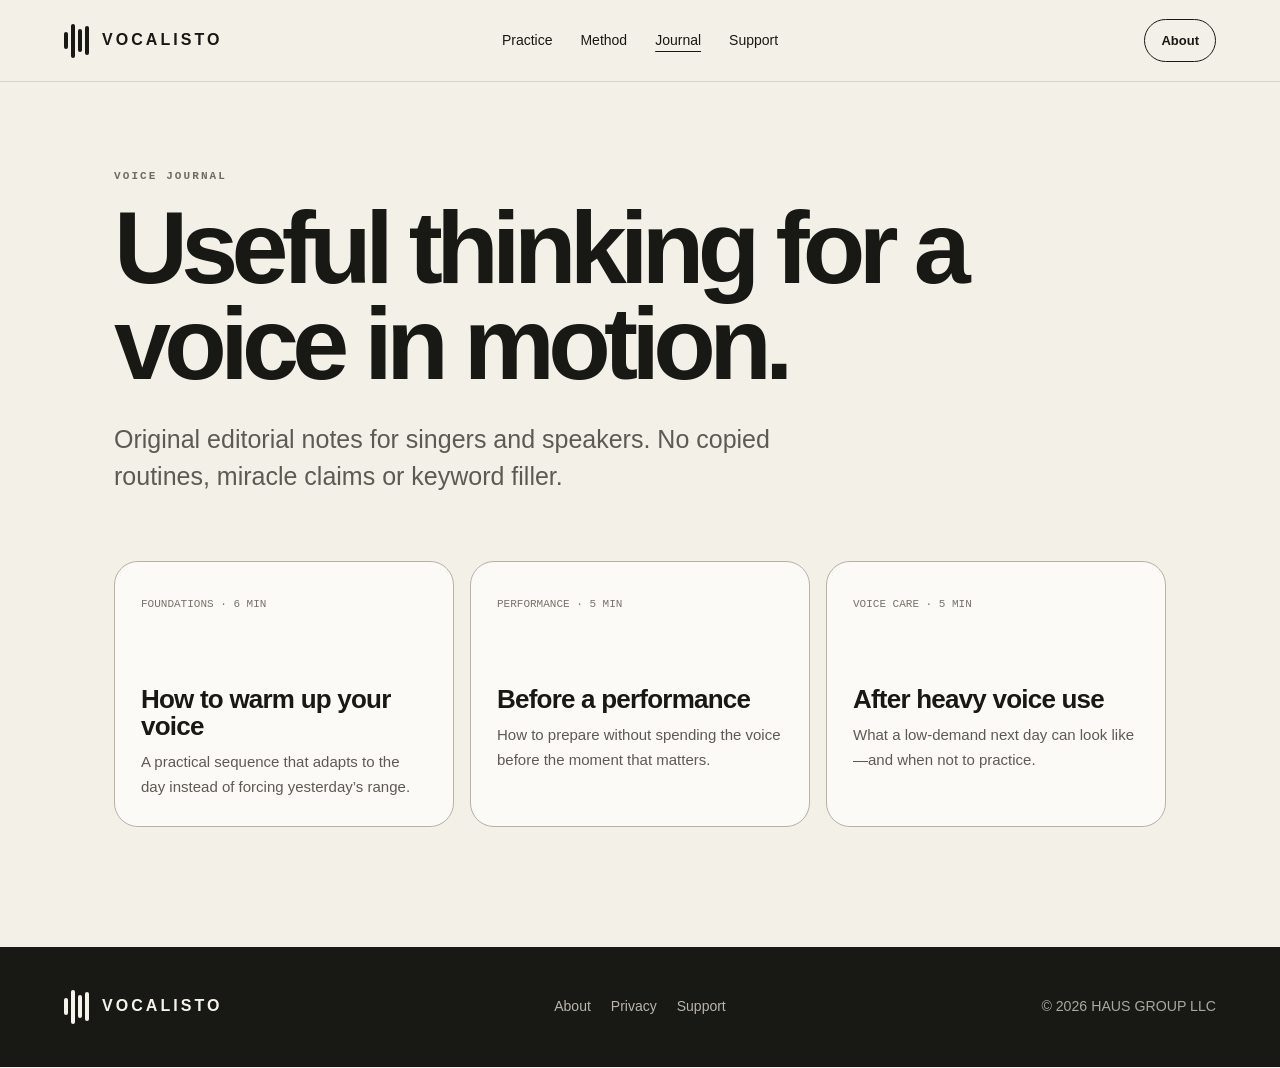
==== journal/index.html @ 56350cd7 "Build responsive Vocalisto public knowledge site" ====
<!doctype html><html lang="en"><head><meta charset="utf-8"><meta name="viewport" content="width=device-width,initial-scale=1"><title>Voice Journal — Vocalisto</title><meta name="description" content="Clear, practical notes about vocal warm-up, performance preparation, technique and voice care."><link rel="canonical" href="https://vocalisto.app/journal/"><link rel="stylesheet" href="/site.css"><meta name="robots" content="index,follow"></head><body>
<header class="site-header"><a class="brand" href="/"><span class="mark"><i></i><i></i><i></i><i></i></span><b>VOCALISTO</b></a><nav class="site-nav"><a href="/practice.html">Practice</a><a href="/method.html">Method</a><a aria-current="page" href="/journal/">Journal</a><a href="/support.html">Support</a></nav><a class="header-link" href="/about.html">About</a></header>
<main class="page"><p class="eyebrow">VOICE JOURNAL</p><h1>Useful thinking for a voice in motion.</h1><p class="lede">Original editorial notes for singers and speakers. No copied routines, miracle claims or keyword filler.</p><section class="cards"><a class="card" href="/journal/how-to-warm-up-your-voice.html"><small>FOUNDATIONS · 6 MIN</small><h2>How to warm up your voice</h2><p>A practical sequence that adapts to the day instead of forcing yesterday’s range.</p></a><a class="card" href="/journal/before-a-performance.html"><small>PERFORMANCE · 5 MIN</small><h2>Before a performance</h2><p>How to prepare without spending the voice before the moment that matters.</p></a><a class="card" href="/journal/after-heavy-voice-use.html"><small>VOICE CARE · 5 MIN</small><h2>After heavy voice use</h2><p>What a low-demand next day can look like—and when not to practice.</p></a></section></main>
<footer class="site-footer"><a class="brand" href="/"><span class="mark"><i></i><i></i><i></i><i></i></span><b>VOCALISTO</b></a><div class="footer-links"><a href="/about.html">About</a><a href="/privacy.html">Privacy</a><a href="/support.html">Support</a></div><small>© 2026 HAUS GROUP LLC</small></footer></body></html>
---- site.css ----
:root{--ink:#181814;--cream:#f3f0e8;--paper:#fbfaf6;--stone:#d9d3c5;--muted:#5e5a53;--line:#b7b1a5;--green:#296849;--max:1180px}
*{box-sizing:border-box}html{scroll-behavior:smooth}body{margin:0;background:var(--cream);color:var(--ink);font:17px/1.65 -apple-system,BlinkMacSystemFont,"Helvetica Neue",Arial,sans-serif}a{color:inherit}.mark{height:36px;display:flex;align-items:center;gap:3px}.mark i{display:block;width:4px;height:17px;border-radius:4px;background:currentColor;transform-origin:center;transition:transform .3s cubic-bezier(.2,.8,.2,1)}.mark i:nth-child(2){height:34px}.mark i:nth-child(3){height:23px}.mark i:nth-child(4){height:29px}.brand:hover .mark i,.brand:focus-visible .mark i{animation:mark-listen .72s ease-in-out}.brand:hover .mark i:nth-child(2),.brand:focus-visible .mark i:nth-child(2){animation-delay:.06s}.brand:hover .mark i:nth-child(3),.brand:focus-visible .mark i:nth-child(3){animation-delay:.12s}.brand:hover .mark i:nth-child(4),.brand:focus-visible .mark i:nth-child(4){animation-delay:.18s}@keyframes mark-listen{0%,100%{transform:scaleY(1)}45%{transform:scaleY(.55)}}
.site-header{height:82px;display:grid;grid-template-columns:1fr auto 1fr;align-items:center;padding:0 clamp(20px,5vw,72px);border-bottom:1px solid #18181424}.brand{display:flex;align-items:center;gap:13px;text-decoration:none;letter-spacing:.19em;font-size:16px}.site-nav{display:flex;gap:28px}.site-nav a{text-decoration:none;font-size:14px}.site-nav a[aria-current="page"],.site-nav a:hover{text-decoration:underline;text-underline-offset:6px}.header-link{justify-self:end;padding:10px 16px;border:1px solid;border-radius:99px;text-decoration:none;font-size:13px;font-weight:650}
.page{max-width:var(--max);margin:auto;padding:88px clamp(20px,5vw,72px) 120px}.eyebrow{margin:0 0 18px;font:600 11px ui-monospace,SFMono-Regular,Menlo,monospace;letter-spacing:.19em;color:#706c64}.page h1{max-width:920px;margin:0;font-size:clamp(48px,8vw,104px);line-height:.94;letter-spacing:-.065em}.lede{max-width:750px;margin:28px 0 0;color:var(--muted);font-size:clamp(19px,2vw,25px);line-height:1.5}.content-grid{display:grid;grid-template-columns:minmax(0,1fr) 280px;gap:80px;margin-top:82px}.prose{max-width:760px}.prose h2{margin:56px 0 12px;font-size:clamp(28px,4vw,46px);line-height:1.05;letter-spacing:-.04em}.prose h2:first-child{margin-top:0}.prose h3{margin:32px 0 8px;font-size:21px}.prose p,.prose li{color:#3f3c37}.prose ul,.prose ol{padding-left:22px}.prose a{text-decoration:underline;text-underline-offset:4px}.note{margin:30px 0;padding:24px;border-left:4px solid var(--ink);background:var(--paper)}.note strong{display:block;margin-bottom:6px}.meta{margin:18px 0 0;color:#77736b;font:12px ui-monospace,monospace}.side-card{position:sticky;top:24px;padding:24px;border:1px solid var(--line);border-radius:22px;background:var(--paper);align-self:start}.side-card h2{margin:0 0 10px;font-size:20px}.side-card p{margin:0 0 16px;color:var(--muted);font-size:15px}.side-card a,.side-card span{display:block;padding:9px 0;border-top:1px solid #d4cfc4;text-decoration:none;font-size:14px}.side-card a:hover{text-decoration:underline}.side-card span{color:#49463f}
.cards{display:grid;grid-template-columns:repeat(3,minmax(0,1fr));gap:16px;margin-top:65px}.card{min-height:250px;padding:26px;border:1px solid var(--line);border-radius:24px;background:var(--paper);text-decoration:none}.card small{font:11px ui-monospace,monospace;color:#77736b}.card h2,.card h3{margin:70px 0 10px;font-size:26px;line-height:1.05;letter-spacing:-.03em}.card p{margin:0;color:var(--muted);font-size:15px}.card:hover{border-color:var(--ink);transform:translateY(-2px)}
.status{display:inline-flex;align-items:center;gap:8px;margin-top:28px;padding:10px 14px;border:1px solid #9e9a91;border-radius:99px;font:600 11px ui-monospace,monospace;letter-spacing:.08em}.status i{width:7px;height:7px;border-radius:50%;background:var(--green)}
.contact{display:grid;grid-template-columns:1fr 1fr;gap:16px;margin:55px 0}.contact article{padding:26px;border:1px solid var(--line);border-radius:22px;background:var(--paper)}.contact h2{margin:0 0 8px;font-size:21px}.contact p{margin:0;color:var(--muted)}
.site-footer{display:grid;grid-template-columns:1fr auto 1fr;align-items:center;gap:30px;padding:42px clamp(20px,5vw,72px);background:var(--ink);color:#f6f3eb}.footer-links{display:flex;justify-content:center;gap:20px}.footer-links a{color:#b9b5ac;text-decoration:none;font-size:14px}.site-footer small{justify-self:end;color:#aaa79e}
@media(max-width:850px){.site-header{height:70px;grid-template-columns:1fr auto}.site-nav{display:none}.brand{font-size:14px}.header-link{font-size:11px;padding:9px 12px}.page{padding-top:62px}.content-grid{grid-template-columns:1fr;gap:45px;margin-top:58px}.side-card{position:static}.cards{grid-template-columns:1fr}.card{min-height:190px}.card h2,.card h3{margin-top:45px}.contact{grid-template-columns:1fr}.site-footer{grid-template-columns:1fr}.footer-links{justify-content:flex-start;flex-wrap:wrap}.site-footer small{justify-self:start}}
@media(prefers-reduced-motion:reduce){*{scroll-behavior:auto!important;transition:none!important;animation:none!important}}
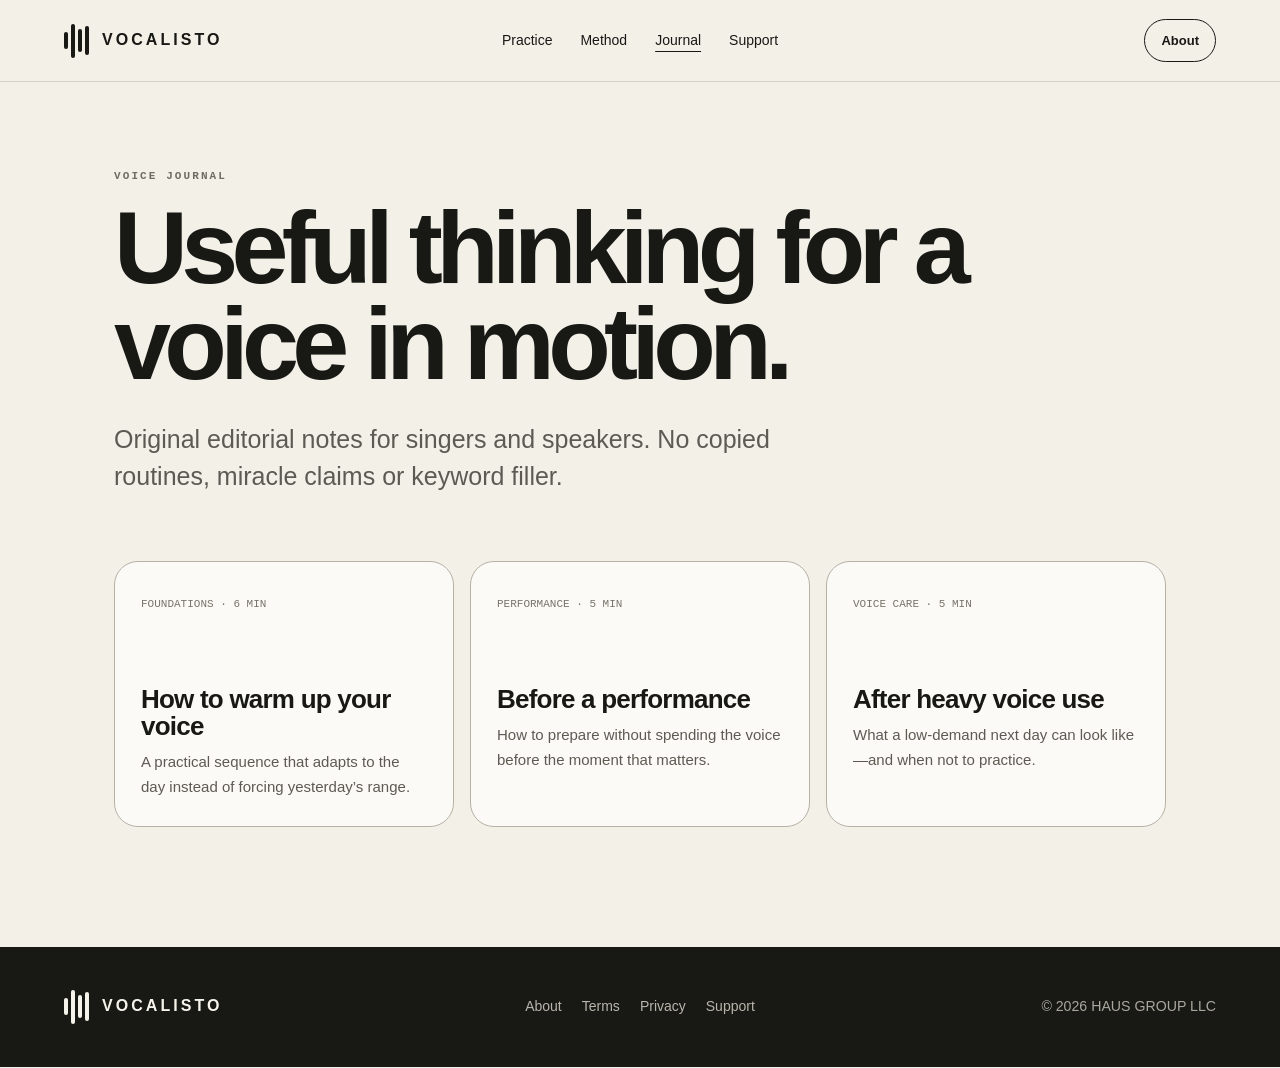
==== commit d8cd377b: "Harden Vocalisto public site for launch" ====
--- a/journal/index.html
+++ b/journal/index.html
@@ -1,4 +1,4 @@
-<!doctype html><html lang="en"><head><meta charset="utf-8"><meta name="viewport" content="width=device-width,initial-scale=1"><title>Voice Journal — Vocalisto</title><meta name="description" content="Clear, practical notes about vocal warm-up, performance preparation, technique and voice care."><link rel="canonical" href="https://vocalisto.app/journal/"><link rel="stylesheet" href="/site.css"><meta name="robots" content="index,follow"></head><body>
+<!doctype html><html lang="en"><head><meta charset="utf-8"><meta name="viewport" content="width=device-width,initial-scale=1"><title>Voice Journal — Vocalisto</title><meta name="description" content="Read practical, evidence-aware guidance for singers and speakers about vocal warm-up, performance preparation, technique and responsible voice care."><link rel="canonical" href="https://vocalisto.app/journal/"><link rel="icon" href="/favicon.svg" type="image/svg+xml"><link rel="manifest" href="/site.webmanifest"><meta name="theme-color" content="#181814"><link rel="stylesheet" href="/site.css"><meta name="robots" content="index,follow"></head><body><a class="skip-link" href="#main-content">Skip to content</a>
 <header class="site-header"><a class="brand" href="/"><span class="mark"><i></i><i></i><i></i><i></i></span><b>VOCALISTO</b></a><nav class="site-nav"><a href="/practice.html">Practice</a><a href="/method.html">Method</a><a aria-current="page" href="/journal/">Journal</a><a href="/support.html">Support</a></nav><a class="header-link" href="/about.html">About</a></header>
-<main class="page"><p class="eyebrow">VOICE JOURNAL</p><h1>Useful thinking for a voice in motion.</h1><p class="lede">Original editorial notes for singers and speakers. No copied routines, miracle claims or keyword filler.</p><section class="cards"><a class="card" href="/journal/how-to-warm-up-your-voice.html"><small>FOUNDATIONS · 6 MIN</small><h2>How to warm up your voice</h2><p>A practical sequence that adapts to the day instead of forcing yesterday’s range.</p></a><a class="card" href="/journal/before-a-performance.html"><small>PERFORMANCE · 5 MIN</small><h2>Before a performance</h2><p>How to prepare without spending the voice before the moment that matters.</p></a><a class="card" href="/journal/after-heavy-voice-use.html"><small>VOICE CARE · 5 MIN</small><h2>After heavy voice use</h2><p>What a low-demand next day can look like—and when not to practice.</p></a></section></main>
-<footer class="site-footer"><a class="brand" href="/"><span class="mark"><i></i><i></i><i></i><i></i></span><b>VOCALISTO</b></a><div class="footer-links"><a href="/about.html">About</a><a href="/privacy.html">Privacy</a><a href="/support.html">Support</a></div><small>© 2026 HAUS GROUP LLC</small></footer></body></html>
+<main id="main-content" class="page"><p class="eyebrow">VOICE JOURNAL</p><h1>Useful thinking for a voice in motion.</h1><p class="lede">Original editorial notes for singers and speakers. No copied routines, miracle claims or keyword filler.</p><section class="cards"><a class="card" href="/journal/how-to-warm-up-your-voice.html"><small>FOUNDATIONS · 6 MIN</small><h2>How to warm up your voice</h2><p>A practical sequence that adapts to the day instead of forcing yesterday’s range.</p></a><a class="card" href="/journal/before-a-performance.html"><small>PERFORMANCE · 5 MIN</small><h2>Before a performance</h2><p>How to prepare without spending the voice before the moment that matters.</p></a><a class="card" href="/journal/after-heavy-voice-use.html"><small>VOICE CARE · 5 MIN</small><h2>After heavy voice use</h2><p>What a low-demand next day can look like—and when not to practice.</p></a></section></main>
+<footer class="site-footer"><a class="brand" href="/"><span class="mark"><i></i><i></i><i></i><i></i></span><b>VOCALISTO</b></a><div class="footer-links"><a href="/about.html">About</a><a href="/terms.html">Terms</a><a href="/privacy.html">Privacy</a><a href="/support.html">Support</a></div><small>© 2026 HAUS GROUP LLC</small></footer></body></html>
--- a/site.css
+++ b/site.css
@@ -1,5 +1,5 @@
 :root{--ink:#181814;--cream:#f3f0e8;--paper:#fbfaf6;--stone:#d9d3c5;--muted:#5e5a53;--line:#b7b1a5;--green:#296849;--max:1180px}
-*{box-sizing:border-box}html{scroll-behavior:smooth}body{margin:0;background:var(--cream);color:var(--ink);font:17px/1.65 -apple-system,BlinkMacSystemFont,"Helvetica Neue",Arial,sans-serif}a{color:inherit}.mark{height:36px;display:flex;align-items:center;gap:3px}.mark i{display:block;width:4px;height:17px;border-radius:4px;background:currentColor;transform-origin:center;transition:transform .3s cubic-bezier(.2,.8,.2,1)}.mark i:nth-child(2){height:34px}.mark i:nth-child(3){height:23px}.mark i:nth-child(4){height:29px}.brand:hover .mark i,.brand:focus-visible .mark i{animation:mark-listen .72s ease-in-out}.brand:hover .mark i:nth-child(2),.brand:focus-visible .mark i:nth-child(2){animation-delay:.06s}.brand:hover .mark i:nth-child(3),.brand:focus-visible .mark i:nth-child(3){animation-delay:.12s}.brand:hover .mark i:nth-child(4),.brand:focus-visible .mark i:nth-child(4){animation-delay:.18s}@keyframes mark-listen{0%,100%{transform:scaleY(1)}45%{transform:scaleY(.55)}}
+*{box-sizing:border-box}html{scroll-behavior:smooth}body{margin:0;background:var(--cream);color:var(--ink);font:17px/1.65 -apple-system,BlinkMacSystemFont,"Helvetica Neue",Arial,sans-serif}a{color:inherit}:focus-visible{outline:3px solid #e05b43;outline-offset:4px}.skip-link{position:fixed;z-index:1000;top:12px;left:12px;padding:11px 15px;border-radius:99px;background:var(--ink);color:var(--paper);text-decoration:none;transform:translateY(-180%);transition:transform .18s ease}.skip-link:focus{transform:translateY(0)}.mark{height:36px;display:flex;align-items:center;gap:3px}.mark i{display:block;width:4px;height:17px;border-radius:4px;background:currentColor;transform-origin:center;transition:transform .3s cubic-bezier(.2,.8,.2,1)}.mark i:nth-child(2){height:34px}.mark i:nth-child(3){height:23px}.mark i:nth-child(4){height:29px}.brand:hover .mark i,.brand:focus-visible .mark i{animation:mark-listen .72s ease-in-out}.brand:hover .mark i:nth-child(2),.brand:focus-visible .mark i:nth-child(2){animation-delay:.06s}.brand:hover .mark i:nth-child(3),.brand:focus-visible .mark i:nth-child(3){animation-delay:.12s}.brand:hover .mark i:nth-child(4),.brand:focus-visible .mark i:nth-child(4){animation-delay:.18s}@keyframes mark-listen{0%,100%{transform:scaleY(1)}45%{transform:scaleY(.55)}}
 .site-header{height:82px;display:grid;grid-template-columns:1fr auto 1fr;align-items:center;padding:0 clamp(20px,5vw,72px);border-bottom:1px solid #18181424}.brand{display:flex;align-items:center;gap:13px;text-decoration:none;letter-spacing:.19em;font-size:16px}.site-nav{display:flex;gap:28px}.site-nav a{text-decoration:none;font-size:14px}.site-nav a[aria-current="page"],.site-nav a:hover{text-decoration:underline;text-underline-offset:6px}.header-link{justify-self:end;padding:10px 16px;border:1px solid;border-radius:99px;text-decoration:none;font-size:13px;font-weight:650}
 .page{max-width:var(--max);margin:auto;padding:88px clamp(20px,5vw,72px) 120px}.eyebrow{margin:0 0 18px;font:600 11px ui-monospace,SFMono-Regular,Menlo,monospace;letter-spacing:.19em;color:#706c64}.page h1{max-width:920px;margin:0;font-size:clamp(48px,8vw,104px);line-height:.94;letter-spacing:-.065em}.lede{max-width:750px;margin:28px 0 0;color:var(--muted);font-size:clamp(19px,2vw,25px);line-height:1.5}.content-grid{display:grid;grid-template-columns:minmax(0,1fr) 280px;gap:80px;margin-top:82px}.prose{max-width:760px}.prose h2{margin:56px 0 12px;font-size:clamp(28px,4vw,46px);line-height:1.05;letter-spacing:-.04em}.prose h2:first-child{margin-top:0}.prose h3{margin:32px 0 8px;font-size:21px}.prose p,.prose li{color:#3f3c37}.prose ul,.prose ol{padding-left:22px}.prose a{text-decoration:underline;text-underline-offset:4px}.note{margin:30px 0;padding:24px;border-left:4px solid var(--ink);background:var(--paper)}.note strong{display:block;margin-bottom:6px}.meta{margin:18px 0 0;color:#77736b;font:12px ui-monospace,monospace}.side-card{position:sticky;top:24px;padding:24px;border:1px solid var(--line);border-radius:22px;background:var(--paper);align-self:start}.side-card h2{margin:0 0 10px;font-size:20px}.side-card p{margin:0 0 16px;color:var(--muted);font-size:15px}.side-card a,.side-card span{display:block;padding:9px 0;border-top:1px solid #d4cfc4;text-decoration:none;font-size:14px}.side-card a:hover{text-decoration:underline}.side-card span{color:#49463f}
 .cards{display:grid;grid-template-columns:repeat(3,minmax(0,1fr));gap:16px;margin-top:65px}.card{min-height:250px;padding:26px;border:1px solid var(--line);border-radius:24px;background:var(--paper);text-decoration:none}.card small{font:11px ui-monospace,monospace;color:#77736b}.card h2,.card h3{margin:70px 0 10px;font-size:26px;line-height:1.05;letter-spacing:-.03em}.card p{margin:0;color:var(--muted);font-size:15px}.card:hover{border-color:var(--ink);transform:translateY(-2px)}
